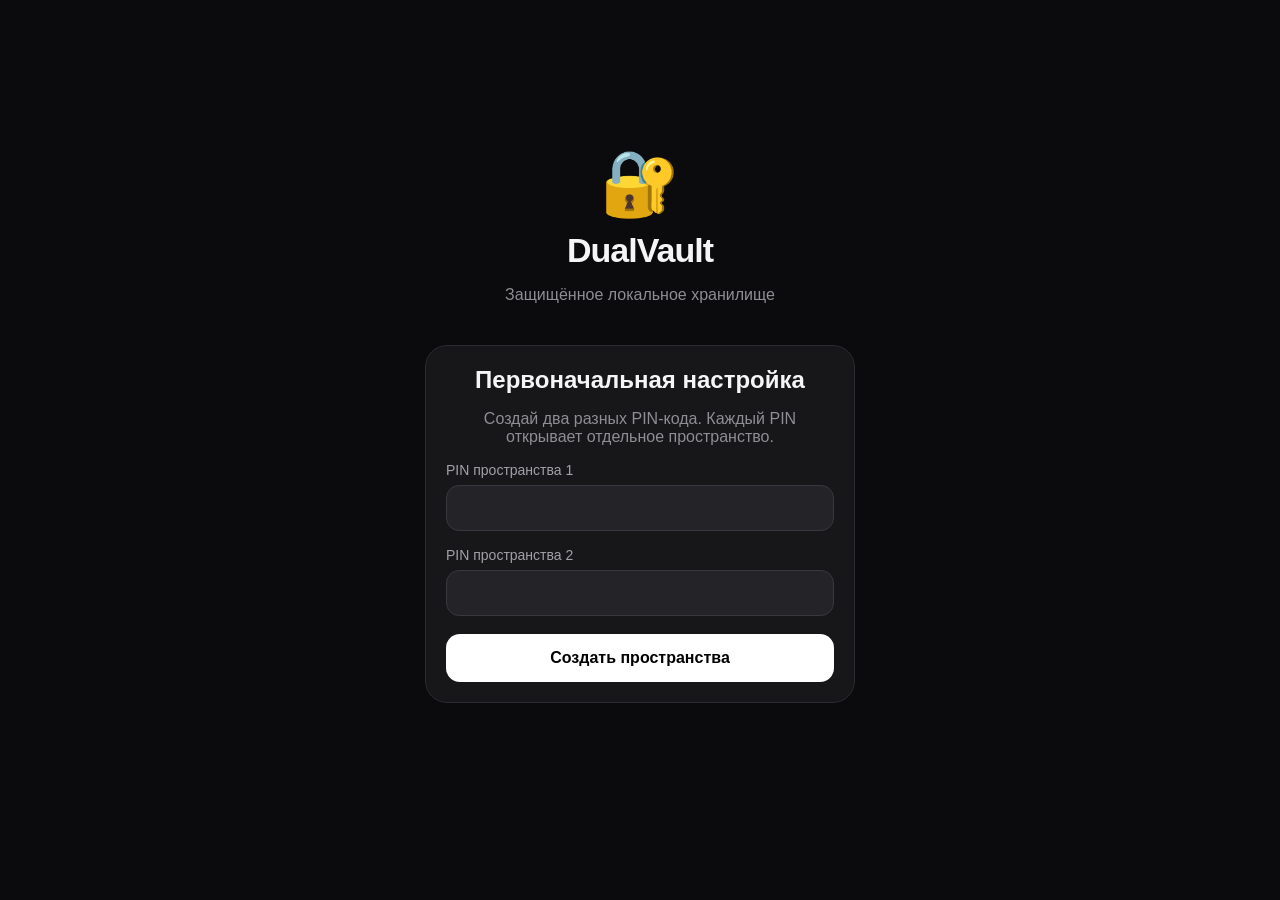
==== index.html @ dba4089d "Add files via upload" ====
<!doctype html>
<html lang="ru">
<head>
    <meta charset="UTF-8">

    <meta name="viewport"
          content="width=device-width,
                   initial-scale=1,
                   maximum-scale=1,
                   viewport-fit=cover">

    <meta name="theme-color" content="#0b0b0d">

    <meta name="apple-mobile-web-app-capable" content="yes">
    <meta name="apple-mobile-web-app-status-bar-style" content="black-translucent">
    <meta name="apple-mobile-web-app-title" content="DualVault">

    <link rel="manifest" href="manifest.json">

    <title>DualVault</title>

    <link rel="stylesheet" href="styles.css">
</head>

<body>

<div id="app">

    <!-- LOCK SCREEN -->

    <section id="lockScreen" class="screen">

        <div class="logo">🔐</div>

        <h1>DualVault</h1>

        <p class="muted">
            Защищённое локальное хранилище
        </p>

        <div id="setupBlock" class="card hidden">

            <h2>Первоначальная настройка</h2>

            <p class="muted">
                Создай два разных PIN-кода.
                Каждый PIN открывает отдельное пространство.
            </p>

            <label>
                PIN пространства 1
                <input
                    id="setupPinA"
                    type="password"
                    inputmode="numeric"
                    maxlength="12"
                    autocomplete="off">
            </label>

            <label>
                PIN пространства 2
                <input
                    id="setupPinB"
                    type="password"
                    inputmode="numeric"
                    maxlength="12"
                    autocomplete="off">
            </label>

            <button id="createVaults" class="primary">
                Создать пространства
            </button>

        </div>

        <div id="unlockBlock" class="card hidden">

            <div class="segmented">

                <button
                    id="selectA"
                    class="segment active">
                    Пространство 1
                </button>

                <button
                    id="selectB"
                    class="segment">
                    Пространство 2
                </button>

            </div>

            <label>
                PIN
                <input
                    id="unlockPin"
                    type="password"
                    inputmode="numeric"
                    maxlength="12"
                    autocomplete="off">
            </label>

            <button id="unlockButton" class="primary">
                Разблокировать
            </button>

            <button id="biometricButton" class="secondary hidden">
                Face ID / биометрия
            </button>

        </div>

        <p id="lockMessage" class="message"></p>

    </section>


    <!-- VAULT -->

    <section id="vaultScreen" class="screen hidden">

        <header class="topbar">

            <div>
                <small>DualVault</small>
                <h2 id="vaultTitle">Пространство 1</h2>
            </div>

            <button id="lockButton" class="iconButton">
                🔒
            </button>

        </header>


        <main>

            <div class="actions">

                <button id="cameraButton" class="action">
                    📷
                    <span>Камера</span>
                </button>

                <button id="fileButton" class="action">
                    🖼️
                    <span>Фото</span>
                </button>

                <input
                    id="fileInput"
                    type="file"
                    accept="image/*,video/*"
                    multiple
                    hidden>

            </div>


            <div id="vaultEmpty" class="empty">

                <div>🔒</div>

                <h3>Пока пусто</h3>

                <p>
                    Сделай фотографию или импортируй файл.
                </p>

            </div>


            <div id="itemsGrid" class="grid"></div>

        </main>

    </section>


    <!-- CAMERA -->

    <section id="cameraScreen" class="cameraScreen hidden">

        <video
            id="cameraPreview"
            autoplay
            playsinline
            muted>
        </video>

        <div class="cameraOverlay">

            <div class="gpsStatus">
                <span id="gpsIndicator">●</span>
                <span id="gpsText">
                    Получение координат...
                </span>
            </div>

            <button id="takePhoto" class="shutter">
                ●
            </button>

            <button id="closeCamera" class="closeCamera">
                ✕
            </button>

        </div>

    </section>


    <!-- PREVIEW -->

    <div id="previewModal" class="modal hidden">

        <div class="modalContent">

            <button id="closePreview" class="modalClose">
                ✕
            </button>

            <img id="previewImage" class="previewImage">

            <video
                id="previewVideo"
                class="previewVideo"
                controls
                playsinline>
            </video>

            <div id="previewInfo" class="previewInfo"></div>

        </div>

    </div>


    <!-- TOAST -->

    <div id="toast" class="toast hidden"></div>

</div>

<script src="app.js"></script>

</body>
</html>
---- styles.css ----
* {
    box-sizing: border-box;
    -webkit-tap-highlight-color: transparent;
}

html,
body {
    margin: 0;
    padding: 0;
    width: 100%;
    height: 100%;

    background: #0b0b0d;
    color: #f5f5f7;

    font-family:
        -apple-system,
        BlinkMacSystemFont,
        "SF Pro Display",
        "Helvetica Neue",
        Arial,
        sans-serif;

    overscroll-behavior: none;
}

body {
    min-height: 100dvh;
}

button,
input {
    font: inherit;
}

button {
    border: 0;
    cursor: pointer;
}

.hidden {
    display: none !important;
}


/* SCREENS */

.screen {
    min-height: 100dvh;
    padding:
        calc(env(safe-area-inset-top) + 24px)
        20px
        calc(env(safe-area-inset-bottom) + 24px);

    overflow-y: auto;
}


/* LOCK */

#lockScreen {
    display: flex;
    flex-direction: column;
    align-items: center;
    justify-content: center;

    text-align: center;
}

.logo {
    font-size: 64px;
    margin-bottom: 10px;
}

h1 {
    margin: 0;
    font-size: 34px;
    letter-spacing: -1px;
}

h2 {
    margin: 0 0 8px;
}

h3 {
    margin: 8px 0;
}

.muted {
    color: #8e8e93;
}

.card {
    width: 100%;
    max-width: 430px;

    margin-top: 25px;
    padding: 20px;

    background: #17171a;
    border: 1px solid #2b2b30;
    border-radius: 22px;

    text-align: left;
}

.card h2,
.card p {
    text-align: center;
}

label {
    display: block;

    margin-top: 16px;

    color: #a1a1a8;
    font-size: 14px;
}

input {
    width: 100%;

    margin-top: 7px;
    padding: 14px;

    color: white;
    background: #242428;

    border: 1px solid #38383e;
    border-radius: 13px;

    outline: none;
}

input:focus {
    border-color: #77777f;
}

.primary,
.secondary {
    width: 100%;

    margin-top: 18px;
    padding: 15px;

    border-radius: 14px;

    font-weight: 600;
}

.primary {
    background: white;
    color: black;
}

.secondary {
    background: #29292d;
    color: white;
}

.segmented {
    display: flex;

    padding: 4px;

    background: #242428;
    border-radius: 13px;
}

.segment {
    flex: 1;

    padding: 10px;

    color: #999;
    background: transparent;

    border-radius: 10px;
}

.segment.active {
    color: white;
    background: #3a3a40;
}

.message {
    min-height: 20px;
    margin-top: 15px;

    color: #ff6969;
}


/* VAULT */

.topbar {
    display: flex;

    justify-content: space-between;
    align-items: center;

    margin-bottom: 25px;
}

.topbar small {
    color: #77777f;
}

.topbar h2 {
    margin-top: 2px;
}

.iconButton {
    width: 44px;
    height: 44px;

    background: #202024;
    color: white;

    border-radius: 50%;
}


/* ACTIONS */

.actions {
    display: grid;
    grid-template-columns: 1fr 1fr;

    gap: 12px;

    margin-bottom: 25px;
}

.action {
    min-height: 90px;

    display: flex;
    flex-direction: column;
    justify-content: center;
    align-items: center;

    gap: 8px;

    background: #18181b;
    color: white;

    border: 1px solid #2b2b30;
    border-radius: 18px;

    font-size: 28px;
}

.action span {
    font-size: 14px;
    color: #aaa;
}


/* EMPTY */

.empty {
    text-align: center;

    padding: 70px 20px;

    color: #77777f;
}

.empty div {
    font-size: 48px;
}


/* GRID */

.grid {
    display: grid;

    grid-template-columns:
        repeat(2, minmax(0, 1fr));

    gap: 10px;
}

.item {
    position: relative;

    aspect-ratio: 1 / 1;

    overflow: hidden;

    background: #18181b;
    border-radius: 15px;
}

.item img,
.item video {
    width: 100%;
    height: 100%;

    object-fit: cover;
}

.itemOverlay {
    position: absolute;

    left: 0;
    right: 0;
    bottom: 0;

    padding: 9px;

    background:
        linear-gradient(
            transparent,
            rgba(0,0,0,.8)
        );

    color: white;

    font-size: 11px;
}

.deleteItem {
    position: absolute;

    top: 7px;
    right: 7px;

    width: 34px;
    height: 34px;

    background: rgba(0,0,0,.65);
    color: white;

    border-radius: 50%;
}


/* CAMERA */

.cameraScreen {
    position: fixed;

    inset: 0;

    z-index: 100;

    background: black;
}

#cameraPreview {
    width: 100%;
    height: 100%;

    object-fit: cover;
}

.cameraOverlay {
    position: absolute;

    inset: 0;

    display: flex;
    flex-direction: column;
    justify-content: space-between;
    align-items: center;

    padding:
        calc(env(safe-area-inset-top) + 25px)
        20px
        calc(env(safe-area-inset-bottom) + 30px);
}

.gpsStatus {
    align-self: flex-start;

    padding: 9px 13px;

    color: white;

    background: rgba(0,0,0,.6);

    border-radius: 14px;

    backdrop-filter: blur(10px);

    font-size: 13px;
}

#gpsIndicator {
    color: #777;
}

#gpsIndicator.good {
    color: #55df85;
}

.shutter {
    width: 78px;
    height: 78px;

    background: white;

    color: black;

    border: 5px solid rgba(255,255,255,.4);
    background-clip: padding-box;

    border-radius: 50%;

    font-size: 50px;
    line-height: 50px;
}

.closeCamera {
    position: absolute;

    top: calc(env(safe-area-inset-top) + 20px);
    right: 20px;

    width: 42px;
    height: 42px;

    background: rgba(0,0,0,.6);
    color: white;

    border-radius: 50%;
}


/* MODAL */

.modal {
    position: fixed;

    inset: 0;

    z-index: 200;

    display: flex;
    justify-content: center;
    align-items: center;

    padding: 15px;

    background: rgba(0,0,0,.85);
}

.modalContent {
    position: relative;

    width: 100%;
    max-width: 600px;
    max-height: 90dvh;

    overflow: auto;

    background: #151518;

    border-radius: 20px;

    padding: 15px;
}

.modalClose {
    position: absolute;

    top: 10px;
    right: 10px;

    z-index: 2;

    width: 40px;
    height: 40px;

    background: rgba(0,0,0,.7);
    color: white;

    border-radius: 50%;
}

.previewImage,
.previewVideo {
    width: 100%;

    max-height: 70dvh;

    object-fit: contain;

    border-radius: 12px;
}

.previewInfo {
    padding: 14px 4px;

    color: #aaa;

    font-size: 13px;

    white-space: pre-line;
}


/* TOAST */

.toast {
    position: fixed;

    left: 50%;
    bottom: calc(env(safe-area-inset-bottom) + 25px);

    transform: translateX(-50%);

    z-index: 500;

    padding: 12px 17px;

    background: rgba(35,35,39,.95);
    color: white;

    border-radius: 14px;

    font-size: 14px;

    box-shadow: 0 8px 30px rgba(0,0,0,.4);
}
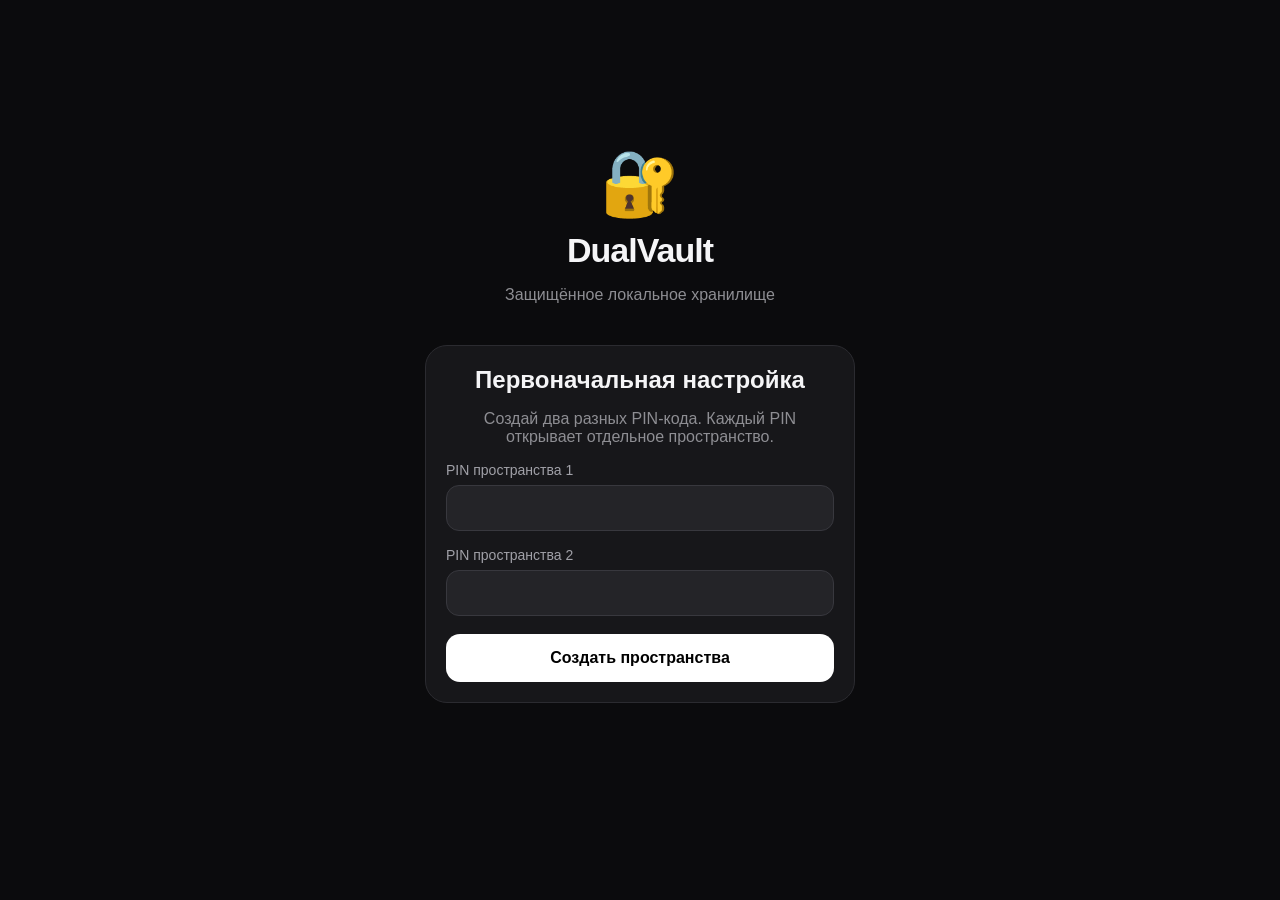
==== commit a98e846f: "Add files via upload" ====
--- a/index.html
+++ b/index.html
@@ -1,249 +1,72 @@
 <!doctype html>
 <html lang="ru">
 <head>
-    <meta charset="UTF-8">
+<meta charset="UTF-8">
+<meta name="viewport" content="width=device-width,initial-scale=1,maximum-scale=1,viewport-fit=cover">
+<meta name="theme-color" content="#0b0b0d">
+<meta name="apple-mobile-web-app-capable" content="yes">
+<meta name="apple-mobile-web-app-status-bar-style" content="black-translucent">
+<meta name="apple-mobile-web-app-title" content="DualVault">
+<link rel="manifest" href="manifest.json">
+<title>DualVault</title>
+<link rel="stylesheet" href="styles.css">
+<style>
+.editPhotoButton{display:block;width:calc(100% - 32px);margin:10px 16px 0;padding:12px 14px;border:0;border-radius:12px;background:rgba(255,255,255,.09);color:#fff;font:inherit;font-weight:600}
+.editorContent{width:min(100%,900px);max-height:94vh;overflow:auto;background:#0b0b0d;border-radius:18px;padding:14px;box-sizing:border-box}
+.editorHeader{display:flex;justify-content:space-between;align-items:center;margin-bottom:10px}.editorHeader h3{margin:2px 0 0}
+.editorCanvasWrap{width:100%;max-height:62vh;overflow:auto;display:flex;justify-content:center;align-items:center;background:#050506;border-radius:14px;touch-action:none}
+#editorCanvas{display:block;max-width:100%;max-height:62vh;width:auto;height:auto;touch-action:none;user-select:none;-webkit-user-select:none}
+.editorToolbar{display:flex;flex-wrap:wrap;gap:8px;align-items:end;margin-top:12px}.editorTool{display:flex;flex-direction:column;gap:5px;font-size:12px}.editorTool select,.editorTool input{min-height:38px}
+.editorHint{margin:10px 2px 0;opacity:.65;font-size:12px}.editorMode.active{outline:2px solid #fff}
+</style>
+</head>
+<body>
+<div id="app">
+<section id="lockScreen" class="screen">
+<div class="logo">🔐</div><h1>DualVault</h1><p class="muted">Защищённое локальное хранилище</p>
+<div id="setupBlock" class="card hidden">
+<h2>Первоначальная настройка</h2><p class="muted">Создай два разных PIN-кода. Каждый PIN открывает отдельное пространство.</p>
+<label>PIN пространства 1<input id="setupPinA" type="password" inputmode="numeric" maxlength="12" autocomplete="off"></label>
+<label>PIN пространства 2<input id="setupPinB" type="password" inputmode="numeric" maxlength="12" autocomplete="off"></label>
+<button id="createVaults" class="primary">Создать пространства</button>
+</div>
+<div id="unlockBlock" class="card hidden">
+<div class="segmented"><button id="selectA" class="segment active">Пространство 1</button><button id="selectB" class="segment">Пространство 2</button></div>
+<label>PIN<input id="unlockPin" type="password" inputmode="numeric" maxlength="12" autocomplete="off"></label>
+<button id="unlockButton" class="primary">Разблокировать</button>
+<button id="biometricButton" class="secondary hidden">Face ID / биометрия</button>
+</div>
+<p id="lockMessage" class="message"></p>
+</section>
 
-    <meta name="viewport"
-          content="width=device-width,
-                   initial-scale=1,
-                   maximum-scale=1,
-                   viewport-fit=cover">
+<section id="vaultScreen" class="screen hidden">
+<header class="topbar"><div><small>DualVault</small><h2 id="vaultTitle">Пространство 1</h2></div><button id="lockButton" class="iconButton">🔒</button></header>
+<main>
+<div class="actions"><button id="cameraButton" class="action">📷<span>Камера</span></button><button id="fileButton" class="action">🖼️<span>Фото</span></button><input id="fileInput" type="file" accept="image/*,video/*" multiple hidden></div>
+<div id="vaultEmpty" class="empty"><div>🔒</div><h3>Пока пусто</h3><p>Сделай фотографию или импортируй файл.</p></div>
+<div id="itemsGrid" class="grid"></div>
+</main></section>
 
-    <meta name="theme-color" content="#0b0b0d">
+<section id="cameraScreen" class="cameraScreen hidden">
+<video id="cameraPreview" autoplay playsinline muted></video>
+<div class="cameraOverlay"><div class="gpsStatus"><span id="gpsIndicator">●</span><span id="gpsText">Получение координат...</span></div><button id="takePhoto" class="shutter">●</button><button id="closeCamera" class="closeCamera">✕</button></div>
+</section>
 
-    <meta name="apple-mobile-web-app-capable" content="yes">
-    <meta name="apple-mobile-web-app-status-bar-style" content="black-translucent">
-    <meta name="apple-mobile-web-app-title" content="DualVault">
+<div id="previewModal" class="modal hidden"><div class="modalContent"><button id="closePreview" class="modalClose">✕</button><button id="editPhotoButton" class="editPhotoButton hidden">✏️ Редактировать</button><img id="previewImage" class="previewImage" alt=""><video id="previewVideo" class="previewVideo" controls playsinline></video><div id="previewInfo" class="previewInfo"></div></div></div>
 
-    <link rel="manifest" href="manifest.json">
+<div id="editorModal" class="modal hidden"><div class="editorContent">
+<div class="editorHeader"><div><small>DualVault</small><h3>Редактор фото</h3></div><button id="editorClose" class="modalClose">✕</button></div>
+<div class="editorCanvasWrap"><canvas id="editorCanvas"></canvas></div>
+<div class="editorToolbar">
+<label class="editorTool">Цвет<select id="editorColor"><option value="#ffffff">Белый</option><option value="#ff3b30">Красный</option><option value="#ffd60a">Жёлтый</option><option value="#34c759">Зелёный</option><option value="#0a84ff">Синий</option></select></label>
+<label class="editorTool">Размер<input id="editorSize" type="range" min="3" max="80" value="12"></label>
+<button id="editorEraser" class="secondary editorMode">Ластик</button><button id="editorUndo" class="secondary">↶ Отмена</button><button id="editorClear" class="secondary">↺ Сбросить</button><button id="editorSave" class="primary">Сохранить копию</button>
+</div>
+<p class="editorHint">Рисуй пальцем прямо по фото. «Отмена» убирает последний штрих. «Сбросить» возвращает оригинал.</p>
+</div></div>
 
-    <title>DualVault</title>
-
-    <link rel="stylesheet" href="styles.css">
-</head>
-
-<body>
-
-<div id="app">
-
-    <!-- LOCK SCREEN -->
-
-    <section id="lockScreen" class="screen">
-
-        <div class="logo">🔐</div>
-
-        <h1>DualVault</h1>
-
-        <p class="muted">
-            Защищённое локальное хранилище
-        </p>
-
-        <div id="setupBlock" class="card hidden">
-
-            <h2>Первоначальная настройка</h2>
-
-            <p class="muted">
-                Создай два разных PIN-кода.
-                Каждый PIN открывает отдельное пространство.
-            </p>
-
-            <label>
-                PIN пространства 1
-                <input
-                    id="setupPinA"
-                    type="password"
-                    inputmode="numeric"
-                    maxlength="12"
-                    autocomplete="off">
-            </label>
-
-            <label>
-                PIN пространства 2
-                <input
-                    id="setupPinB"
-                    type="password"
-                    inputmode="numeric"
-                    maxlength="12"
-                    autocomplete="off">
-            </label>
-
-            <button id="createVaults" class="primary">
-                Создать пространства
-            </button>
-
-        </div>
-
-        <div id="unlockBlock" class="card hidden">
-
-            <div class="segmented">
-
-                <button
-                    id="selectA"
-                    class="segment active">
-                    Пространство 1
-                </button>
-
-                <button
-                    id="selectB"
-                    class="segment">
-                    Пространство 2
-                </button>
-
-            </div>
-
-            <label>
-                PIN
-                <input
-                    id="unlockPin"
-                    type="password"
-                    inputmode="numeric"
-                    maxlength="12"
-                    autocomplete="off">
-            </label>
-
-            <button id="unlockButton" class="primary">
-                Разблокировать
-            </button>
-
-            <button id="biometricButton" class="secondary hidden">
-                Face ID / биометрия
-            </button>
-
-        </div>
-
-        <p id="lockMessage" class="message"></p>
-
-    </section>
-
-
-    <!-- VAULT -->
-
-    <section id="vaultScreen" class="screen hidden">
-
-        <header class="topbar">
-
-            <div>
-                <small>DualVault</small>
-                <h2 id="vaultTitle">Пространство 1</h2>
-            </div>
-
-            <button id="lockButton" class="iconButton">
-                🔒
-            </button>
-
-        </header>
-
-
-        <main>
-
-            <div class="actions">
-
-                <button id="cameraButton" class="action">
-                    📷
-                    <span>Камера</span>
-                </button>
-
-                <button id="fileButton" class="action">
-                    🖼️
-                    <span>Фото</span>
-                </button>
-
-                <input
-                    id="fileInput"
-                    type="file"
-                    accept="image/*,video/*"
-                    multiple
-                    hidden>
-
-            </div>
-
-
-            <div id="vaultEmpty" class="empty">
-
-                <div>🔒</div>
-
-                <h3>Пока пусто</h3>
-
-                <p>
-                    Сделай фотографию или импортируй файл.
-                </p>
-
-            </div>
-
-
-            <div id="itemsGrid" class="grid"></div>
-
-        </main>
-
-    </section>
-
-
-    <!-- CAMERA -->
-
-    <section id="cameraScreen" class="cameraScreen hidden">
-
-        <video
-            id="cameraPreview"
-            autoplay
-            playsinline
-            muted>
-        </video>
-
-        <div class="cameraOverlay">
-
-            <div class="gpsStatus">
-                <span id="gpsIndicator">●</span>
-                <span id="gpsText">
-                    Получение координат...
-                </span>
-            </div>
-
-            <button id="takePhoto" class="shutter">
-                ●
-            </button>
-
-            <button id="closeCamera" class="closeCamera">
-                ✕
-            </button>
-
-        </div>
-
-    </section>
-
-
-    <!-- PREVIEW -->
-
-    <div id="previewModal" class="modal hidden">
-
-        <div class="modalContent">
-
-            <button id="closePreview" class="modalClose">
-                ✕
-            </button>
-
-            <img id="previewImage" class="previewImage">
-
-            <video
-                id="previewVideo"
-                class="previewVideo"
-                controls
-                playsinline>
-            </video>
-
-            <div id="previewInfo" class="previewInfo"></div>
-
-        </div>
-
-    </div>
-
-
-    <!-- TOAST -->
-
-    <div id="toast" class="toast hidden"></div>
-
+<div id="toast" class="toast hidden"></div>
 </div>
-
 <script src="app.js"></script>
-
 </body>
-</html>+</html>
